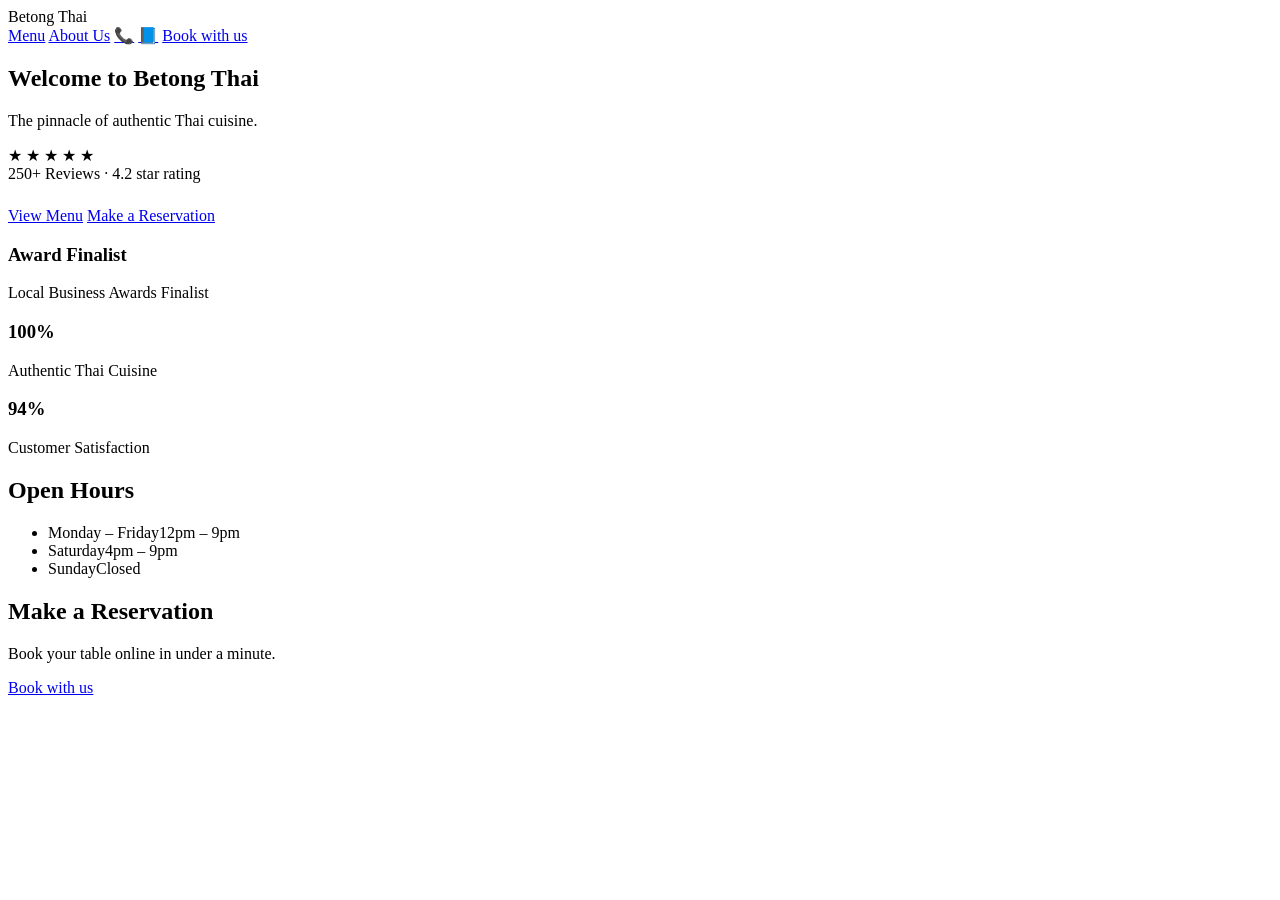
==== index.html @ 88411fff "i made my home page. It looks kinda bad but its because i havent dont the css" ====
<!DOCTYPE html>
<html lang="en">
<head>
  <meta charset="UTF-8" />
  <meta name="viewport" content="width=device-width, initial-scale=1" />
  <title>Betong Thai — Authentic Thai Cuisine</title>
  <link rel="stylesheet" href="styles.css" />
</head>
<body>
  <header class="topbar">
    <div class="logo">Betong <span>Thai</span></div>
    <nav class="nav">
      <a href="entree.html">Menu</a>
      <a href="about.html">About Us</a>
      <a href="tel:+61000000000" class="icon" title="Call us">📞</a>
      <a href="#" class="icon" title="Facebook">📘</a>
      <a href="reservation.html" class="btn">Book with us</a>
    </nav>
  </header>

  <section class="hero">
    <h1>Welcome to Betong Thai</h1>
    <p>The pinnacle of authentic Thai cuisine.</p>
    <div class="stars">★ ★ ★ ★ ★</div>
    <div class="rating-line">250+ Reviews · 4.2 star rating</div>
    <p style="margin-top:24px;">
      <a href="entree.html" class="btn">View Menu</a>
      <a href="reservation.html" class="btn btn-red">Make a Reservation</a>
    </p>
  </section>

  <main class="container">

    <div class="features">
      <div class="feature">
        <h3>Award Finalist</h3>
        <p>Local Business Awards Finalist</p>
      </div>
      <div class="feature">
        <h3>100%</h3>
        <p>Authentic Thai Cuisine</p>
      </div>
      <div class="feature">
        <h3>94%</h3>
        <p>Customer Satisfaction</p>
      </div>
    </div>

    <div class="hours">
      <h2>Open Hours</h2>
      <ul>
        <li><span>Monday – Friday</span><span>12pm – 9pm</span></li>
        <li><span>Saturday</span><span>4pm – 9pm</span></li>
        <li><span>Sunday</span><span>Closed</span></li>
      </ul>
    </div>

    <div class="cta-band">
      <h2>Make a Reservation</h2>
      <p>Book your table online in under a minute.</p>
      <a href="reservation.html" class="btn btn-red">Book with us</a>
    </div>
  </main>
  <script src="script.js"></script>
</body>
</html>
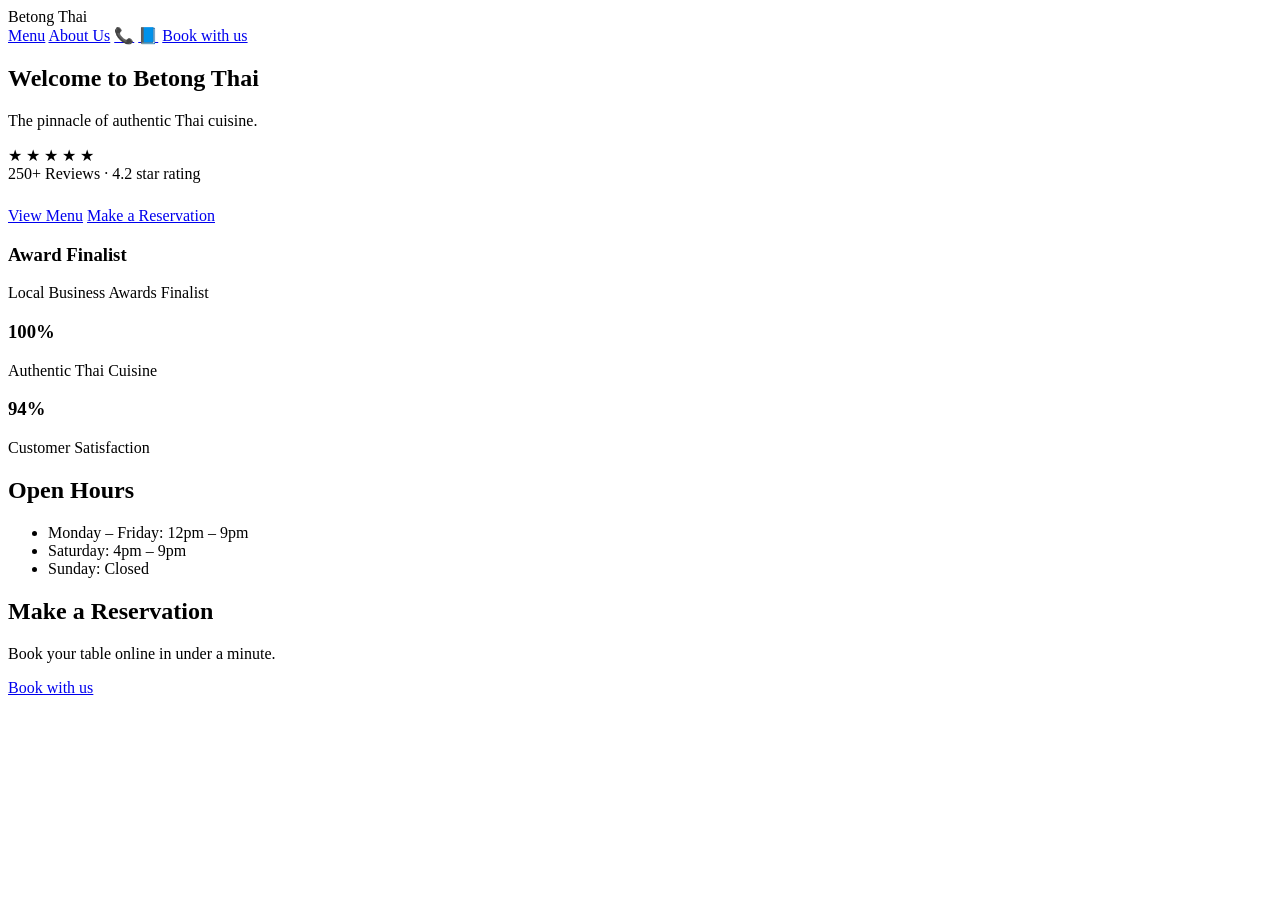
==== commit ffaa6ba4: "Finished my about us page and started reservation page." ====
--- a/index.html
+++ b/index.html
@@ -49,9 +49,9 @@
     <div class="hours">
       <h2>Open Hours</h2>
       <ul>
-        <li><span>Monday – Friday</span><span>12pm – 9pm</span></li>
-        <li><span>Saturday</span><span>4pm – 9pm</span></li>
-        <li><span>Sunday</span><span>Closed</span></li>
+        <li><span>Monday – Friday</span><span>: 12pm – 9pm</span></li>
+        <li><span>Saturday</span><span>: 4pm – 9pm</span></li>
+        <li><span>Sunday</span><span>: Closed</span></li>
       </ul>
     </div>
 
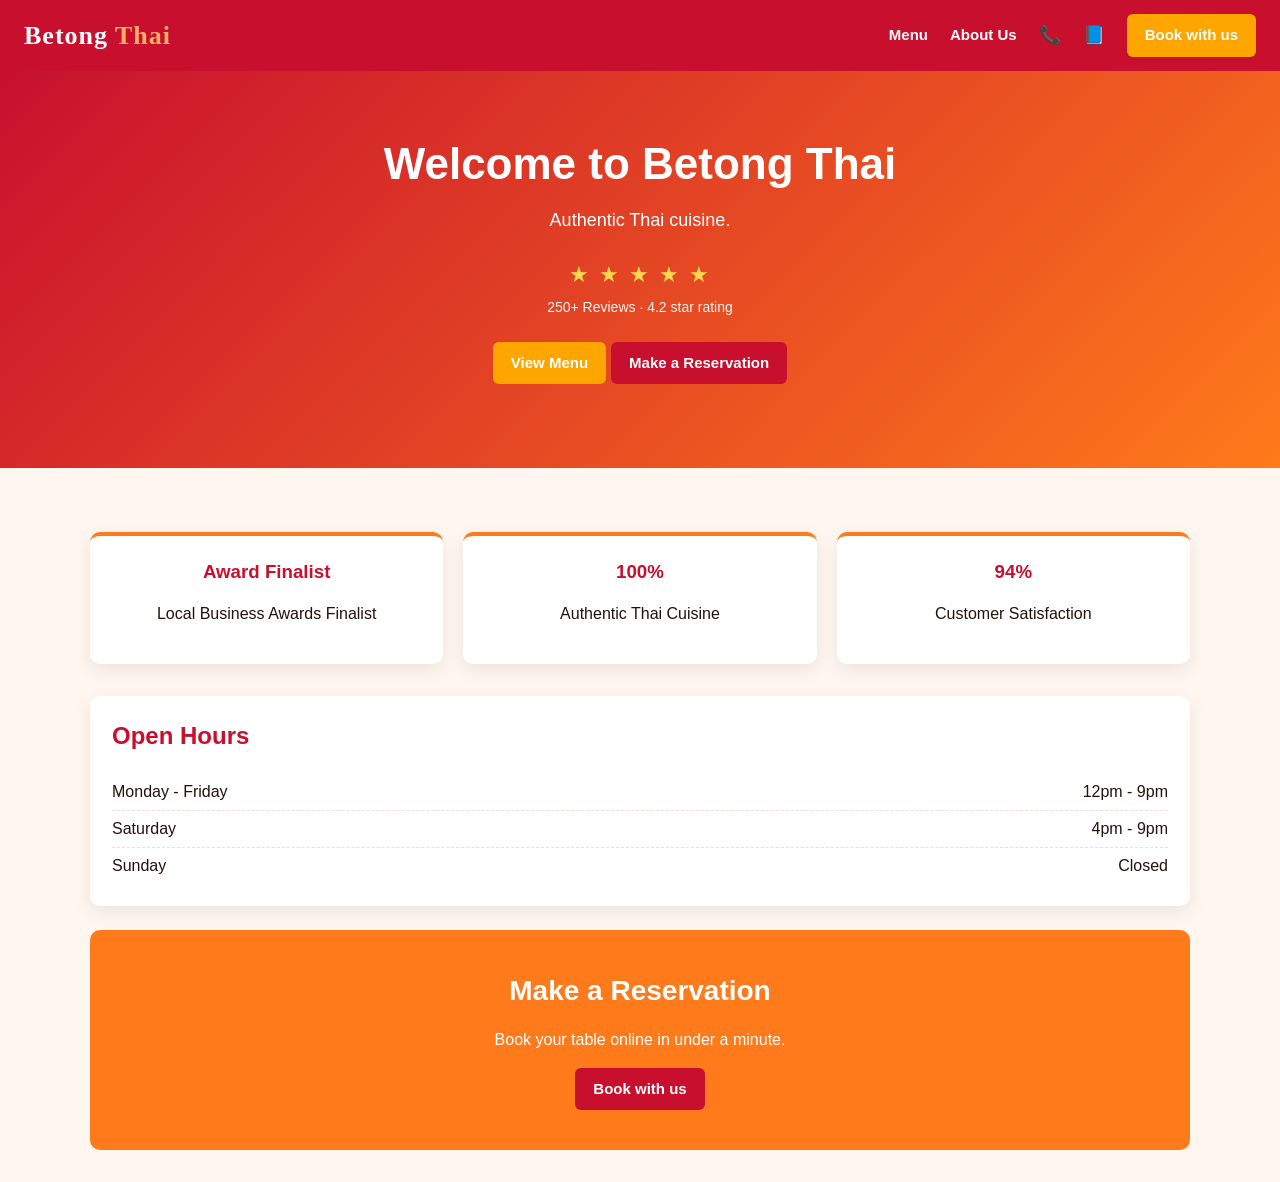
==== commit 6680e221: "Added footer to all html pages" ====
--- a/index.html
+++ b/index.html
@@ -3,7 +3,7 @@
 <head>
   <meta charset="UTF-8" />
   <meta name="viewport" content="width=device-width, initial-scale=1" />
-  <title>Betong Thai — Authentic Thai Cuisine</title>
+  <title>Home</title>
   <link rel="stylesheet" href="styles.css" />
 </head>
 <body>
@@ -12,15 +12,15 @@
     <nav class="nav">
       <a href="entree.html">Menu</a>
       <a href="about.html">About Us</a>
-      <a href="tel:+61000000000" class="icon" title="Call us">📞</a>
-      <a href="#" class="icon" title="Facebook">📘</a>
+      <a href="tel:+61296183300" class="icon" title="Call us">📞</a>
+      <a href="https://www.facebook.com/share/1DtodXznXB/?mibextid=wwXIfr" class="icon" title="Facebook">📘</a>
       <a href="reservation.html" class="btn">Book with us</a>
     </nav>
   </header>
 
   <section class="hero">
     <h1>Welcome to Betong Thai</h1>
-    <p>The pinnacle of authentic Thai cuisine.</p>
+    <p>Authentic Thai cuisine.</p>
     <div class="stars">★ ★ ★ ★ ★</div>
     <div class="rating-line">250+ Reviews · 4.2 star rating</div>
     <p style="margin-top:24px;">
@@ -49,9 +49,9 @@
     <div class="hours">
       <h2>Open Hours</h2>
       <ul>
-        <li><span>Monday – Friday</span><span>: 12pm – 9pm</span></li>
-        <li><span>Saturday</span><span>: 4pm – 9pm</span></li>
-        <li><span>Sunday</span><span>: Closed</span></li>
+        <li><span>Monday - Friday</span><span>12pm - 9pm</span></li>
+        <li><span>Saturday</span><span> 4pm - 9pm</span></li>
+        <li><span>Sunday</span><span>Closed</span></li>
       </ul>
     </div>
 
--- a/styles.css
+++ b/styles.css
@@ -0,0 +1,422 @@
+
+:root {
+    --red: #c8102e;
+    --red-dark: #8f0a20;
+    --orange: #ff7a1a;
+    --orange-light: #ffb066;
+    --cream: #fff7ef;
+    --ink: #22120a;
+    --muted: #6b5347;
+    --white: #ffffff;
+    --shadow: 0 6px 18px rgba(0, 0, 0, 0.08);
+}
+  
+  body {
+    margin: 0;
+    font-family: "Helvetica Neue", Arial, sans-serif;
+    color: var(--ink);
+    background: var(--cream);
+    line-height: 1.5;
+}
+  
+  a { 
+    color: var(--red); text-decoration: none;
+}
+
+  a:hover { 
+    text-decoration: underline; 
+}
+  
+  img { 
+    max-width: 100%; display: block; 
+}
+
+.topbar {
+    background: var(--red);
+    color: var(--white);
+    padding: 14px 24px;
+    display: flex;
+    align-items: center;
+    justify-content: space-between;
+    flex-wrap: wrap;
+    gap: 12px;
+    box-shadow: var(--shadow);
+}
+
+.logo {
+    font-family: Georgia, serif;
+    font-size: 26px;
+    font-weight: bold;
+    color: white;
+    letter-spacing: 1px;
+}
+
+.logo span { 
+    color: var(--orange-light); 
+}
+  
+  .nav {
+    display: flex;
+    align-items: center;
+    gap: 22px;
+    flex-wrap: wrap;
+}
+  
+  .nav a {
+    color: var(--white);
+    font-weight: 600;
+    font-size: 15px;
+}
+  
+  .nav a:hover { 
+    color: var(--orange-light); text-decoration: none; 
+}
+  
+  .nav .icon {
+    font-size: 18px;
+}
+  
+  .btn {
+    display: inline-block;
+    background: orange;
+    color: white;
+    padding: 10px 18px;
+    border-radius: 6px;
+    border: none;
+    font-weight: 700;
+    font-size: 15px;
+    cursor: pointer;
+    transition: 0.15s ease;
+}
+
+  .btn:hover { 
+    background: var(--orange-light); text-decoration: none; color: var(--white); 
+}
+
+  .btn-red { 
+    background: var(--red); 
+}
+
+  .btn-red:hover {
+     background: var(--red-dark); 
+}
+
+  .container {
+    max-width: 1100px;
+    margin: 0 auto;
+    padding: 32px 24px;
+}
+  
+  .page-title {
+    color: var(--red);
+    font-size: 34px;
+    margin: 0 0 8px 0;
+}
+
+  .page-subtitle {
+    color: var(--muted);
+    margin: 0 0 24px 0;
+}
+
+
+.hero {
+  background: linear-gradient(135deg, var(--red) 0%, var(--orange) 100%);
+  color: var(--white);
+  padding: 60px 24px;
+  text-align: center;
+}
+
+.hero h1 {
+  font-size: 44px;
+  margin: 0 0 10px 0;
+}
+
+.hero p { 
+  font-size: 18px; margin: 0 0 24px 0; 
+}
+
+.stars { 
+  color: #ffd84d; font-size: 22px; letter-spacing: 2px; 
+}
+
+.rating-line { 
+  margin-top: 6px; font-size: 14px; opacity: 0.95; 
+}
+
+.features {
+  display: grid;
+  grid-template-columns: repeat(auto-fit, minmax(220px, 1fr));
+  gap: 20px;
+  margin: 32px 0;
+}
+.feature {
+  background: var(--white);
+  padding: 22px;
+  border-radius: 10px;
+  border-top: 4px solid var(--orange);
+  box-shadow: var(--shadow);
+  text-align: center;
+}
+.feature h3 { 
+  color: var(--red); margin: 0 0 6px 0; 
+}
+
+.hours {
+  background: var(--white);
+  border-radius: 10px;
+  padding: 22px;
+  box-shadow: var(--shadow);
+  margin: 20px 0;
+}
+
+.hours h2 {
+   color: var(--red); margin-top: 0; 
+}
+
+.hours ul { 
+  list-style: none; padding: 0; margin: 0; 
+}
+
+.hours li { 
+  padding: 6px 0; border-bottom: 1px dashed #eadfd2; display: flex; justify-content: space-between; 
+}
+
+.hours li:last-child { 
+  border-bottom: none; 
+}
+
+.cta-band {
+  background: var(--orange);
+  color: var(--white);
+  text-align: center;
+  padding: 40px 20px;
+  border-radius: 10px;
+  margin-top: 24px;
+}
+
+.cta-band h2 {
+   margin: 0 0 12px 0; font-size: 28px; 
+}
+
+.submenu {
+  background: var(--white);
+  display: flex;
+  justify-content: center;
+  gap: 8px;
+  padding: 12px;
+  border-bottom: 3px solid var(--orange);
+  flex-wrap: wrap;
+}
+
+.submenu a {
+  padding: 8px 18px;
+  color: var(--red);
+  font-weight: 700;
+  border-radius: 20px;
+  border: 2px solid transparent;
+}
+
+.submenu a:hover { 
+  background: var(--cream); text-decoration: none; 
+}
+
+.submenu a.active {
+  background: var(--red);
+  color: var(--white);
+}
+
+.menu-grid {
+  display: grid;
+  grid-template-columns: repeat(auto-fill, minmax(220px, 1fr));
+  gap: 20px;
+}
+
+.menu-item {
+  background: var(--white);
+  border-radius: 10px;
+  overflow: hidden;
+  box-shadow: var(--shadow);
+  display: flex;
+  flex-direction: column;
+}
+
+.menu-item .photo {
+  background: linear-gradient(135deg, var(--orange-light), var(--orange));
+  height: 140px;
+  display: flex;
+  align-items: center;
+  justify-content: center;
+  color: var(--white);
+  font-size: 42px;
+  overflow: hidden;
+}
+
+.menu-item .photo img {
+  width: 100%;
+  height: 100%;
+  object-fit: cover;
+  display: block;
+}
+
+.menu-item .info {
+  padding: 14px;
+  display: flex;
+  flex-direction: column;
+  gap: 8px;
+  flex: 1;
+}
+
+.menu-item .name { 
+  font-weight: 700; font-size: 16px; 
+}
+
+.menu-item .price { 
+  color: var(--red); font-weight: 700; 
+}
+
+.menu-item .add {
+  background: var(--orange);
+  color: var(--white);
+  border: none;
+  padding: 8px 12px;
+  border-radius: 6px;
+  cursor: pointer;
+  font-weight: 700;
+  margin-top: auto;
+}
+
+.menu-item .add:hover { 
+  background: var(--red);
+ }
+
+ .price-table {
+  background: var(--white);
+  border-radius: 10px;
+  padding: 20px;
+  box-shadow: var(--shadow);
+  margin-top: 24px;
+}
+
+.price-table h3 { 
+  color: var(--red); margin-top: 0;
+ }
+
+.price-table table { 
+  width: 100%; border-collapse: collapse; 
+}
+
+.price-table td { 
+  padding: 8px 4px; border-bottom: 1px dashed #eadfd2; 
+}
+
+.price-table td:last-child { 
+  text-align: right; color: var(--red); font-weight: 700;
+ }
+
+ .about-lead {
+  background: var(--white);
+  padding: 24px;
+  border-radius: 10px;
+  box-shadow: var(--shadow);
+  font-size: 18px;
+}
+
+.gallery {
+  display: grid;
+  grid-template-columns: repeat(auto-fill, minmax(200px, 1fr));
+  gap: 12px;
+  margin-top: 20px;
+}
+
+.gallery .tile {
+  background: linear-gradient(135deg, var(--red), var(--orange));
+  height: 160px;
+  border-radius: 8px;
+  display: flex;
+  align-items: center;
+  justify-content: center;
+  color: var(--white);
+  font-size: 36px;
+}
+
+.notice {
+  background: #fff3cd;
+  color: #7a5b00;
+  padding: 12px 16px;
+  border-left: 5px solid var(--orange);
+  border-radius: 6px;
+  margin: 20px 0;
+}
+
+.form-card {
+  background: var(--white);
+  padding: 28px;
+  border-radius: 10px;
+  box-shadow: var(--shadow);
+  max-width: 560px;
+  margin: 0 auto;
+}
+
+.form-row { margin-bottom: 16px; }
+.form-row label {
+  display: block;
+  font-weight: 700;
+  margin-bottom: 6px;
+  color: var(--ink);
+}
+
+.form-row input{
+  width: 100%;
+  padding: 10px 12px;
+  font-size: 15px;
+  border: 2px solid #eadfd2;
+  border-radius: 6px;
+  font-family: inherit;
+}
+.form-row select {
+  width: 100%;
+  padding: 10px 12px;
+  font-size: 15px;
+  border: 2px solid #eadfd2;
+  border-radius: 6px;
+  font-family: inherit;
+}
+
+.form-row input:focus {
+  outline: none;
+  border-color: var(--orange);
+}
+
+.form-row select:focus {
+  outline: none;
+  border-color: var(--orange);
+}
+.confirm-card {
+  background: var(--white);
+  padding: 28px;
+  border-radius: 10px;
+  box-shadow: var(--shadow);
+  border-top: 6px solid var(--red);
+  max-width: 620px;
+  margin: 0 auto;
+}
+.confirm-card h2 { 
+  color: var(--red); margin-top: 0;
+ }
+
+.confirm-card ul { 
+  padding-left: 20px;
+ }
+
+.confirm-card li { 
+  padding: 4px 0;
+ }
+
+ .footer {
+  background: var(--red-dark);
+  color: var(--white);
+  text-align: center;
+  padding: 20px;
+  margin-top: 40px;
+  font-size: 14px;
+}
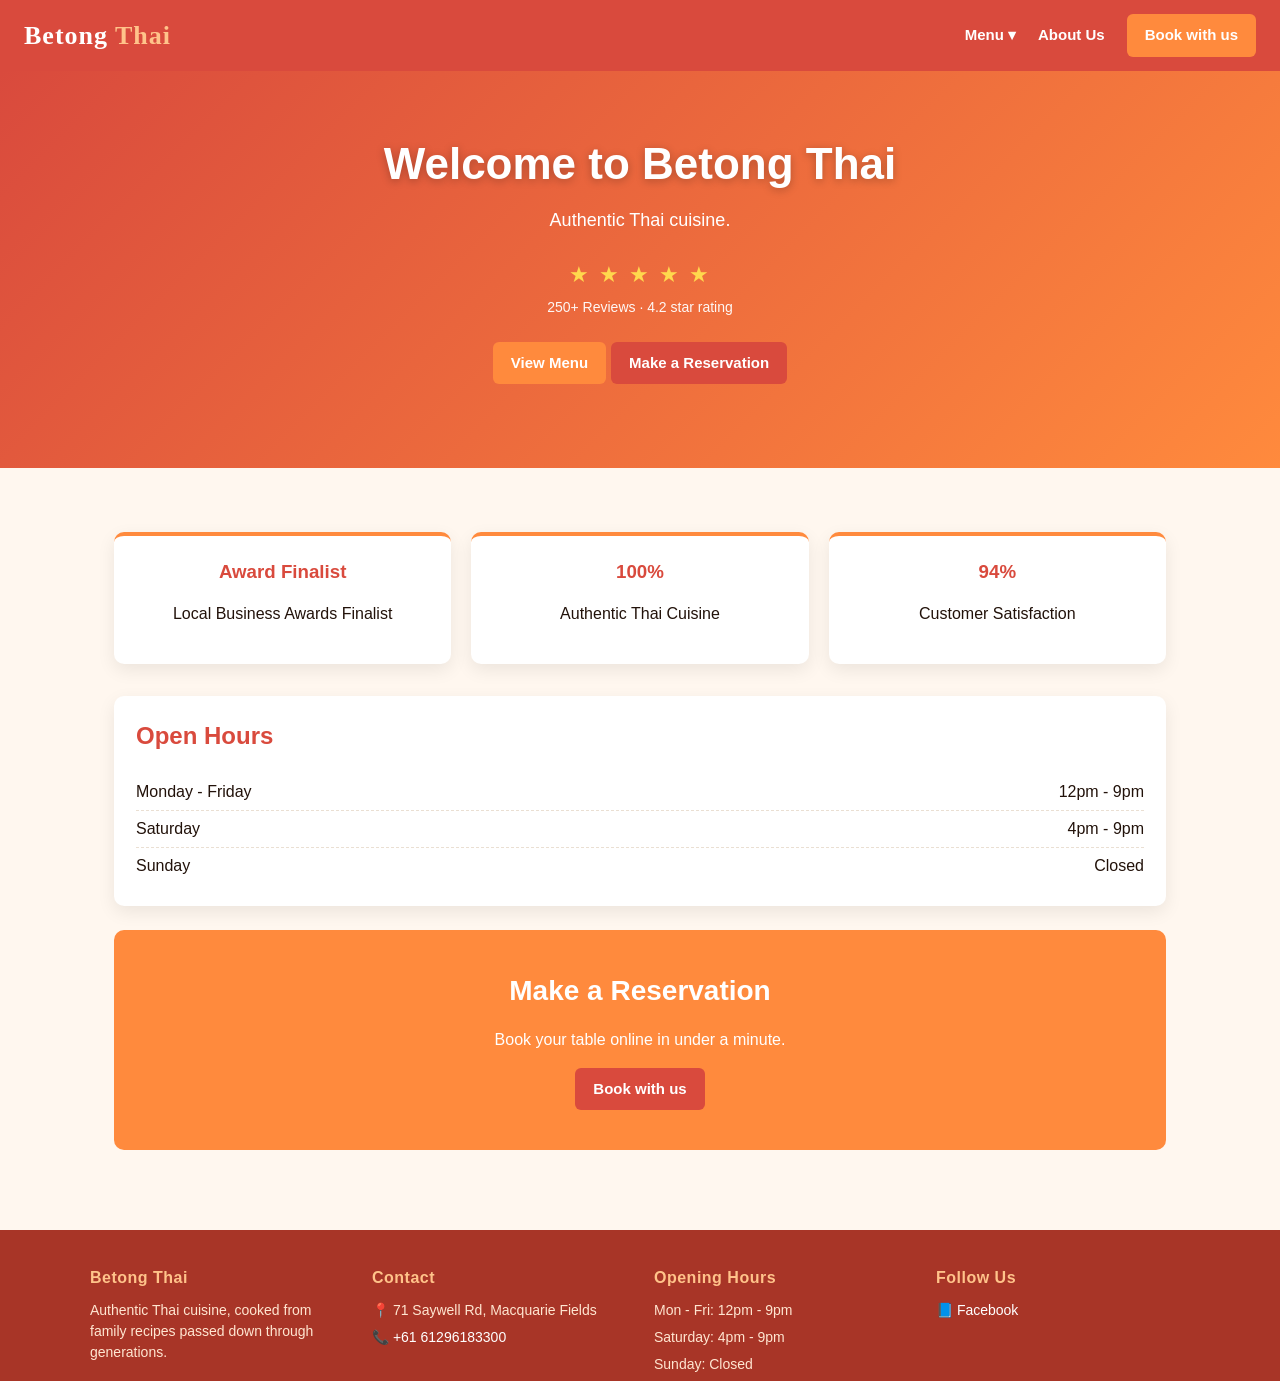
==== commit 93c7004d: "Edited code" ====
--- a/index.html
+++ b/index.html
@@ -10,10 +10,16 @@
   <header class="topbar">
     <div class="logo">Betong <span>Thai</span></div>
     <nav class="nav">
-      <a href="entree.html">Menu</a>
+      <div class="dropdown">
+        <a href="entree.html" class="dropbtn">Menu ▾</a>
+        <div class="dropdown-content">
+          <a href="entree.html">Entree</a>
+          <a href="noodle.html">Noodle</a>
+          <a href="curry.html">Curry</a>
+          <a href="rice.html">Rice</a>
+        </div>
+      </div>
       <a href="about.html">About Us</a>
-      <a href="tel:+61296183300" class="icon" title="Call us">📞</a>
-      <a href="https://www.facebook.com/share/1DtodXznXB/?mibextid=wwXIfr" class="icon" title="Facebook">📘</a>
       <a href="reservation.html" class="btn">Book with us</a>
     </nav>
   </header>
@@ -62,5 +68,28 @@
     </div>
   </main>
   <script src="script.js"></script>
+  <footer class="site-footer">
+    <div class="footer-grid">
+      <div class="footer-col">
+        <h4>Betong Thai</h4>
+        <p>Authentic Thai cuisine, cooked from family recipes passed down through generations.</p>
+      </div>
+      <div class="footer-col">
+        <h4>Contact</h4>
+        <p>📍 71 Saywell Rd, Macquarie Fields</p>
+        <p>📞 <a href="tel:+61296183300">+61 61296183300</a></p>
+      </div>
+      <div class="footer-col">
+        <h4>Opening Hours</h4>
+        <p>Mon - Fri: 12pm - 9pm</p>
+        <p>Saturday: 4pm - 9pm</p>
+        <p>Sunday: Closed</p>
+      </div>
+      <div class="footer-col">
+        <h4>Follow Us</h4>
+        <p><a href="https://www.facebook.com/share/1DtodXznXB/?mibextid=wwXIfr">📘 Facebook</a></p>
+      </div>
+    </div>
+  </footer>
 </body>
 </html>
--- a/styles.css
+++ b/styles.css
@@ -1,147 +1,167 @@
-
 :root {
-    --red: #c8102e;
-    --red-dark: #8f0a20;
-    --orange: #ff7a1a;
-    --orange-light: #ffb066;
-    --cream: #fff7ef;
-    --ink: #22120a;
-    --muted: #6b5347;
-    --white: #ffffff;
-    --shadow: 0 6px 18px rgba(0, 0, 0, 0.08);
-}
-  
-  body {
-    margin: 0;
-    font-family: "Helvetica Neue", Arial, sans-serif;
-    color: var(--ink);
-    background: var(--cream);
-    line-height: 1.5;
-}
-  
-  a { 
-    color: var(--red); text-decoration: none;
-}
-
-  a:hover { 
-    text-decoration: underline; 
-}
-  
-  img { 
-    max-width: 100%; display: block; 
-}
+  --red: #d94a3d;
+  --red-dark: #a83527;
+  --orange: #ff8a3d;
+  --orange-light: #ffc38a;
+  --cream: #fff7ef;
+  --ink: #22120a;
+  --muted: #6b5347;
+  --white: #ffffff;
+  --shadow: 0 6px 18px rgba(0, 0, 0, 0.08);
+}
+
+* { 
+  box-sizing: border-box;
+}
+
+body {
+  margin: 0;
+  font-family: "Helvetica Neue", Arial, sans-serif;
+  color: var(--ink);
+  background: var(--cream);
+  line-height: 1.5;
+}
+
+a { 
+  color: var(--red); text-decoration: none;
+}
+a:hover { 
+  text-decoration: underline;
+}
+img {
+   max-width: 100%; display: block; 
+  }
 
 .topbar {
-    background: var(--red);
-    color: var(--white);
-    padding: 14px 24px;
-    display: flex;
-    align-items: center;
-    justify-content: space-between;
-    flex-wrap: wrap;
-    gap: 12px;
-    box-shadow: var(--shadow);
+  background: var(--red);
+  color: var(--white);
+  padding: 14px 24px;
+  display: flex;
+  align-items: center;
+  justify-content: space-between;
+  flex-wrap: wrap;
+  gap: 12px;
+  box-shadow: var(--shadow);
 }
 
 .logo {
-    font-family: Georgia, serif;
-    font-size: 26px;
-    font-weight: bold;
-    color: white;
-    letter-spacing: 1px;
-}
-
-.logo span { 
-    color: var(--orange-light); 
-}
-  
-  .nav {
-    display: flex;
-    align-items: center;
-    gap: 22px;
-    flex-wrap: wrap;
-}
-  
-  .nav a {
-    color: var(--white);
-    font-weight: 600;
-    font-size: 15px;
-}
-  
-  .nav a:hover { 
-    color: var(--orange-light); text-decoration: none; 
-}
-  
-  .nav .icon {
-    font-size: 18px;
-}
-  
-  .btn {
-    display: inline-block;
-    background: orange;
-    color: white;
-    padding: 10px 18px;
-    border-radius: 6px;
-    border: none;
-    font-weight: 700;
-    font-size: 15px;
-    cursor: pointer;
-    transition: 0.15s ease;
-}
-
-  .btn:hover { 
-    background: var(--orange-light); text-decoration: none; color: var(--white); 
-}
-
-  .btn-red { 
-    background: var(--red); 
-}
-
-  .btn-red:hover {
-     background: var(--red-dark); 
-}
-
-  .container {
-    max-width: 1100px;
-    margin: 0 auto;
-    padding: 32px 24px;
-}
-  
-  .page-title {
-    color: var(--red);
-    font-size: 34px;
-    margin: 0 0 8px 0;
-}
-
-  .page-subtitle {
-    color: var(--muted);
-    margin: 0 0 24px 0;
-}
-
+  font-family: Georgia, serif;
+  font-size: 26px;
+  font-weight: bold;
+  color: var(--white);
+  letter-spacing: 1px;
+}
+
+.logo span {
+   color: var(--orange-light); 
+  }
+
+.nav {
+  display: flex;
+  align-items: center;
+  gap: 22px;
+  flex-wrap: wrap;
+}
+
+.nav a {
+  color: var(--white);
+  font-weight: 600;
+  font-size: 15px;
+}
+.nav a:hover { 
+  color: var(--orange-light); text-decoration: none; 
+}
+
+.nav .icon {
+  font-size: 18px;
+}
+
+.btn {
+  display: inline-block;
+  background: var(--orange);
+  color: var(--white);
+  padding: 10px 18px;
+  border-radius: 6px;
+  border: none;
+  font-weight: 700;
+  font-size: 15px;
+  cursor: pointer;
+  transition: background 0.15s ease;
+}
+
+.btn:hover {
+   background: var(--orange-light); text-decoration: none; color: var(--white);
+   }
+.btn-red {
+   background: var(--red);
+   }
+.btn-red:hover { 
+  background: var(--red-dark);
+}
+
+.container {
+  max-width: 1100px;
+  margin: 0 auto;
+  padding: 32px 24px;
+}
+
+.page-title {
+  color: var(--red);
+  font-size: 34px;
+  margin: 0 0 8px 0;
+}
+.page-subtitle {
+  color: var(--muted);
+  margin: 0 0 24px 0;
+}
 
 .hero {
   background: linear-gradient(135deg, var(--red) 0%, var(--orange) 100%);
   color: var(--white);
   padding: 60px 24px;
   text-align: center;
+  position: relative;
+}
+
+.hero-home {
+  background-image: url('images/thai-food-banner.webp');
+  background-size: cover;
+  background-position: center;
+  min-height: 420px;
+  display: flex;
+  align-items: center;
+  justify-content: center;
+}
+
+.hero-overlay {
+  position: absolute;
+  inset: 0;
+  background: linear-gradient(135deg, rgba(217, 74, 61, 0.82) 0%, rgba(255, 138, 61, 0.78) 100%);
+  z-index: 1;
+}
+
+.hero-content {
+  position: relative;
+  z-index: 2;
+  max-width: 800px;
 }
 
 .hero h1 {
   font-size: 44px;
   margin: 0 0 10px 0;
+  text-shadow: 0 2px 8px rgba(0,0,0,0.25);
 }
 
 .hero p { 
-  font-size: 18px; margin: 0 0 24px 0; 
+  font-size: 18px; margin: 0 0 24px 0;
 }
 
 .stars { 
-  color: #ffd84d; font-size: 22px; letter-spacing: 2px; 
-}
-
-.rating-line { 
-  margin-top: 6px; font-size: 14px; opacity: 0.95; 
-}
+  color: #ffd84d; font-size: 22px; letter-spacing: 2px;
+}
+.rating-line {
+   margin-top: 6px; font-size: 14px; opacity: 0.95; 
+  }
 
 .features {
   display: grid;
@@ -158,7 +178,7 @@
   text-align: center;
 }
 .feature h3 { 
-  color: var(--red); margin: 0 0 6px 0; 
+  color: var(--red); margin: 0 0 6px 0;
 }
 
 .hours {
@@ -168,19 +188,15 @@
   box-shadow: var(--shadow);
   margin: 20px 0;
 }
-
-.hours h2 {
-   color: var(--red); margin-top: 0; 
-}
-
+.hours h2 { 
+  color: var(--red); margin-top: 0;
+}
 .hours ul { 
   list-style: none; padding: 0; margin: 0; 
 }
-
 .hours li { 
   padding: 6px 0; border-bottom: 1px dashed #eadfd2; display: flex; justify-content: space-between; 
 }
-
 .hours li:last-child { 
   border-bottom: none; 
 }
@@ -193,9 +209,8 @@
   border-radius: 10px;
   margin-top: 24px;
 }
-
-.cta-band h2 {
-   margin: 0 0 12px 0; font-size: 28px; 
+.cta-band h2 { 
+  margin: 0 0 12px 0; font-size: 28px;
 }
 
 .submenu {
@@ -216,10 +231,7 @@
   border: 2px solid transparent;
 }
 
-.submenu a:hover { 
-  background: var(--cream); text-decoration: none; 
-}
-
+.submenu a:hover { background: var(--cream); text-decoration: none; }
 .submenu a.active {
   background: var(--red);
   color: var(--white);
@@ -227,10 +239,18 @@
 
 .menu-grid {
   display: grid;
-  grid-template-columns: repeat(auto-fill, minmax(220px, 1fr));
+  grid-template-columns: repeat(4, 1fr);
   gap: 20px;
 }
 
+@media (max-width: 900px) {
+  .menu-grid { grid-template-columns: repeat(2, 1fr); }
+}
+
+@media (max-width: 520px) {
+  .menu-grid { grid-template-columns: 1fr; }
+}
+
 .menu-item {
   background: var(--white);
   border-radius: 10px;
@@ -239,7 +259,6 @@
   display: flex;
   flex-direction: column;
 }
-
 .menu-item .photo {
   background: linear-gradient(135deg, var(--orange-light), var(--orange));
   height: 140px;
@@ -250,14 +269,12 @@
   font-size: 42px;
   overflow: hidden;
 }
-
 .menu-item .photo img {
   width: 100%;
   height: 100%;
   object-fit: cover;
   display: block;
 }
-
 .menu-item .info {
   padding: 14px;
   display: flex;
@@ -265,13 +282,11 @@
   gap: 8px;
   flex: 1;
 }
-
 .menu-item .name { 
-  font-weight: 700; font-size: 16px; 
-}
-
+  font-weight: 700; font-size: 16px;
+}
 .menu-item .price { 
-  color: var(--red); font-weight: 700; 
+  color: var(--red); font-weight: 700;
 }
 
 .menu-item .add {
@@ -287,33 +302,29 @@
 
 .menu-item .add:hover { 
   background: var(--red);
- }
-
- .price-table {
+}
+
+.price-table {
   background: var(--white);
   border-radius: 10px;
   padding: 20px;
   box-shadow: var(--shadow);
   margin-top: 24px;
 }
-
 .price-table h3 { 
   color: var(--red); margin-top: 0;
- }
-
-.price-table table { 
-  width: 100%; border-collapse: collapse; 
-}
-
+}
+.price-table table {
+   width: 100%; border-collapse: collapse;
+   }
 .price-table td { 
-  padding: 8px 4px; border-bottom: 1px dashed #eadfd2; 
-}
-
+  padding: 8px 4px; border-bottom: 1px dashed #eadfd2;
+}
 .price-table td:last-child { 
-  text-align: right; color: var(--red); font-weight: 700;
- }
-
- .about-lead {
+  text-align: right; color: var(--red); font-weight: 700; 
+}
+
+.about-lead {
   background: var(--white);
   padding: 24px;
   border-radius: 10px;
@@ -365,14 +376,7 @@
   color: var(--ink);
 }
 
-.form-row input{
-  width: 100%;
-  padding: 10px 12px;
-  font-size: 15px;
-  border: 2px solid #eadfd2;
-  border-radius: 6px;
-  font-family: inherit;
-}
+.form-row input,
 .form-row select {
   width: 100%;
   padding: 10px 12px;
@@ -382,15 +386,12 @@
   font-family: inherit;
 }
 
-.form-row input:focus {
-  outline: none;
-  border-color: var(--orange);
-}
-
+.form-row input:focus,
 .form-row select:focus {
   outline: none;
   border-color: var(--orange);
 }
+
 .confirm-card {
   background: var(--white);
   padding: 28px;
@@ -400,23 +401,115 @@
   max-width: 620px;
   margin: 0 auto;
 }
-.confirm-card h2 { 
-  color: var(--red); margin-top: 0;
- }
-
-.confirm-card ul { 
-  padding-left: 20px;
- }
-
-.confirm-card li { 
+
+.confirm-card h2 { color: var(--red); margin-top: 0; }
+.confirm-card ul { padding-left: 20px; }
+.confirm-card li { padding: 4px 0; }
+
+.dropdown {
+  position: relative;
+  display: inline-block;
+}
+
+.dropdown .dropbtn {
+  color: var(--white);
+  font-weight: 600;
+  font-size: 15px;
+  cursor: pointer;
   padding: 4px 0;
- }
-
- .footer {
+}
+
+.dropdown-content {
+  display: none;
+  position: absolute;
+  top: 100%;
+  left: 0;
+  background: var(--white);
+  min-width: 180px;
+  border-radius: 8px;
+  box-shadow: 0 8px 20px rgba(0,0,0,0.15);
+  overflow: hidden;
+  z-index: 100;
+  border-top: 3px solid var(--orange);
+}
+
+.dropdown-content a {
+  display: block;
+  padding: 10px 16px;
+  color: var(--red);
+  font-weight: 600;
+}
+
+.dropdown-content a:hover {
+  background: var(--cream);
+  color: var(--red-dark);
+  text-decoration: none;
+}
+
+.dropdown:hover .dropdown-content,
+.dropdown:focus-within .dropdown-content {
+  display: block;
+}
+
+.site-footer {
+  background: var(--red-dark);
+  color: var(--white);
+  margin-top: 48px;
+  padding: 36px 24px 0;
+}
+
+.footer-grid {
+  max-width: 1100px;
+  margin: 0 auto;
+  display: grid;
+  grid-template-columns: repeat(auto-fit, minmax(200px, 1fr));
+  gap: 28px;
+}
+
+.footer-col h4 {
+  color: var(--orange-light);
+  margin: 0 0 10px 0;
+  font-size: 16px;
+  letter-spacing: 0.5px;
+}
+
+.footer-col p {
+  margin: 6px 0;
+  font-size: 14px;
+  color: #ffe6d1;
+}
+
+.footer-col a {
+  color: var(--white);
+}
+
+.footer-col a:hover {
+  color: var(--orange-light);
+  text-decoration: none;
+}
+
+.footer-bottom {
+  max-width: 1100px;
+  margin: 24px auto 0;
+  padding: 16px 0;
+  border-top: 1px solid rgba(255,255,255,0.2);
+  text-align: center;
+  font-size: 13px;
+  color: #ffd9b8;
+}
+
+.footer {
   background: var(--red-dark);
   color: var(--white);
   text-align: center;
   padding: 20px;
   margin-top: 40px;
   font-size: 14px;
+}
+
+@media (max-width: 640px) {
+  .topbar { padding: 12px 16px; }
+  .nav { gap: 14px; }
+  .hero h1 { font-size: 32px; }
+  .dropdown-content { left: auto; right: 0; }
 }
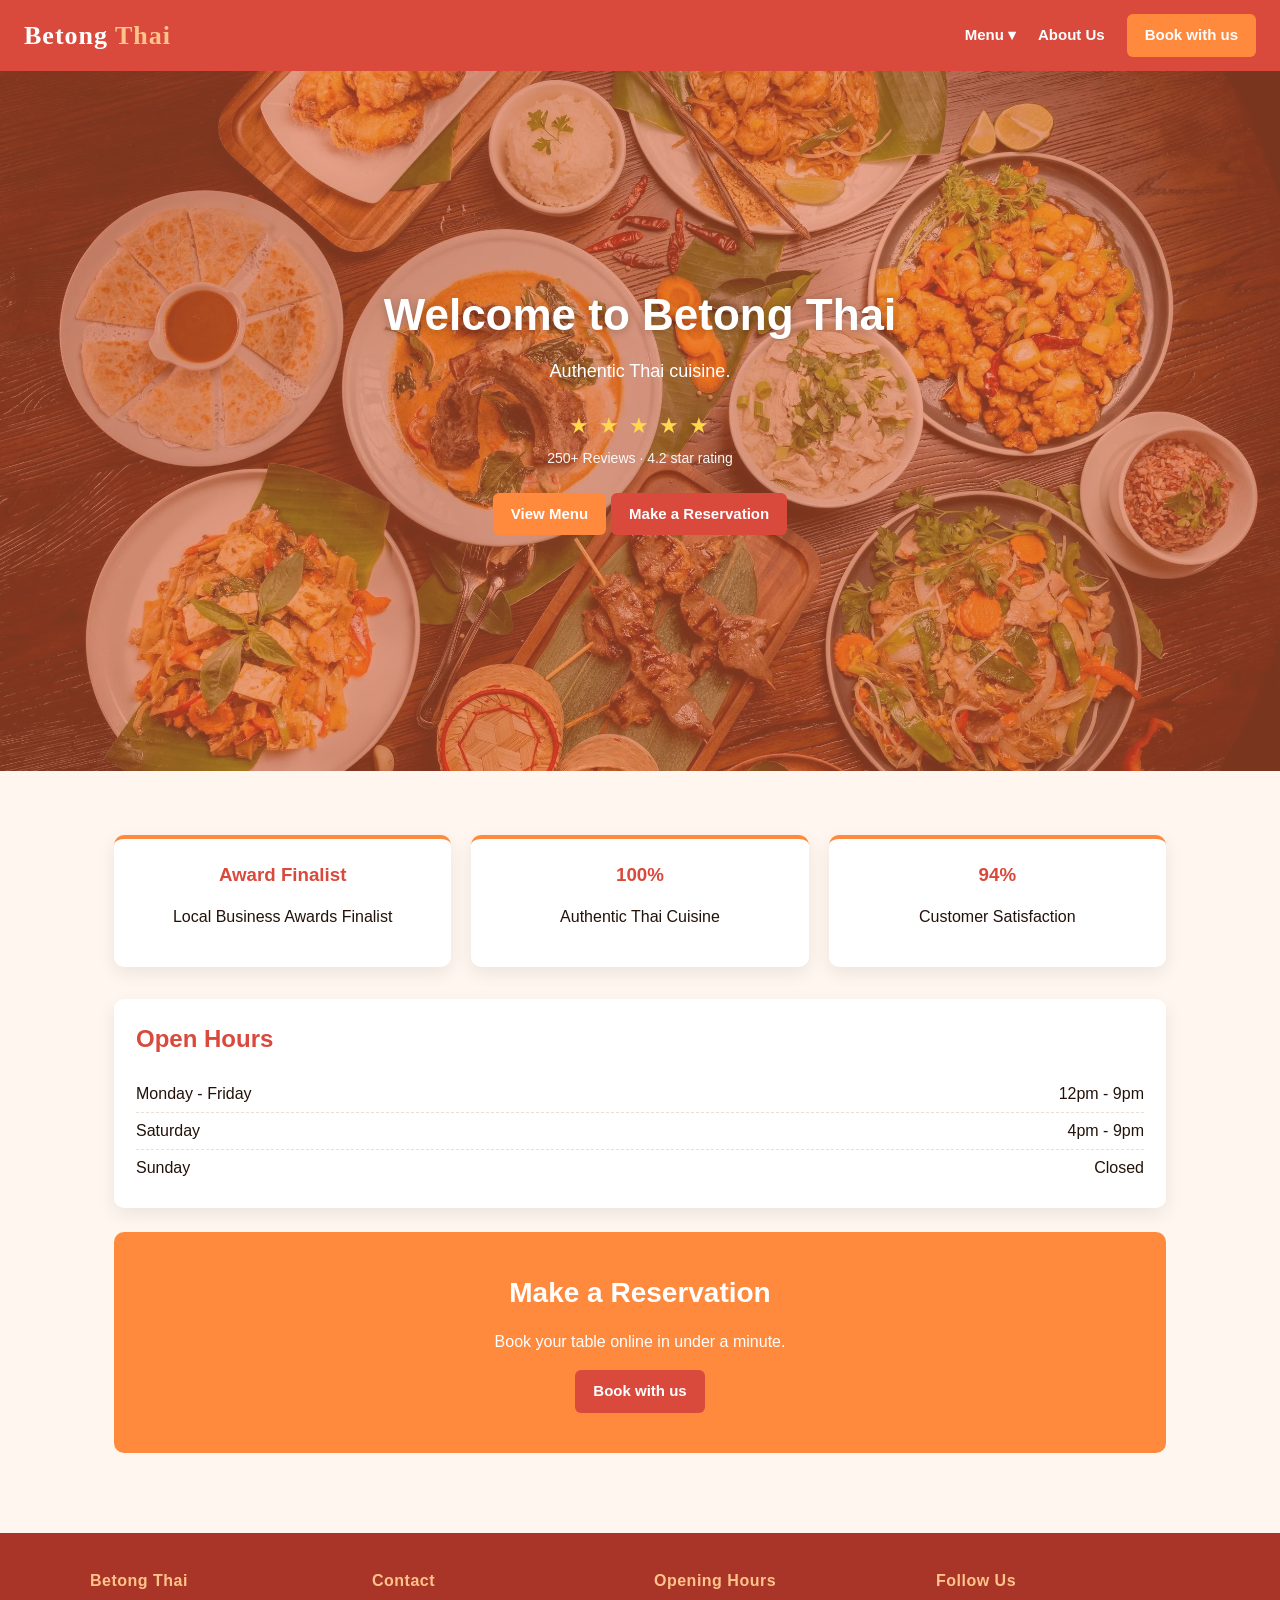
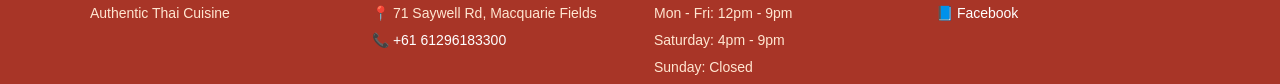
==== commit 0267f579: "Made some tweaks" ====
--- a/index.html
+++ b/index.html
@@ -11,7 +11,7 @@
     <div class="logo">Betong <span>Thai</span></div>
     <nav class="nav">
       <div class="dropdown">
-        <a href="entree.html" class="dropbtn">Menu ▾</a>
+        <a href="" class="dropbtn">Menu ▾</a>
         <div class="dropdown-content">
           <a href="entree.html">Entree</a>
           <a href="noodle.html">Noodle</a>
@@ -24,7 +24,9 @@
     </nav>
   </header>
 
-  <section class="hero">
+  <section class="hero hero-home">
+    <div class="hero-overlay"></div>
+    <div class="hero-content">
     <h1>Welcome to Betong Thai</h1>
     <p>Authentic Thai cuisine.</p>
     <div class="stars">★ ★ ★ ★ ★</div>
@@ -33,6 +35,7 @@
       <a href="entree.html" class="btn">View Menu</a>
       <a href="reservation.html" class="btn btn-red">Make a Reservation</a>
     </p>
+  </div>
   </section>
 
   <main class="container">
@@ -72,7 +75,7 @@
     <div class="footer-grid">
       <div class="footer-col">
         <h4>Betong Thai</h4>
-        <p>Authentic Thai cuisine, cooked from family recipes passed down through generations.</p>
+        <p>Authentic Thai Cuisine</p>
       </div>
       <div class="footer-col">
         <h4>Contact</h4>
--- a/styles.css
+++ b/styles.css
@@ -116,27 +116,28 @@
 }
 
 .hero {
-  background: linear-gradient(135deg, var(--red) 0%, var(--orange) 100%);
-  color: var(--white);
-  padding: 60px 24px;
+  position: relative;
+  min-height: 700px;
+  display: flex;
+  justify-content: center;
+  align-items: center;
   text-align: center;
-  position: relative;
-}
+  color: white;
+  overflow: hidden;
+}
+
 
 .hero-home {
-  background-image: url('images/thai-food-banner.webp');
+  background-image: url("Thai Food Banner.webp");
   background-size: cover;
-  background-position: center;
-  min-height: 420px;
-  display: flex;
-  align-items: center;
-  justify-content: center;
+  background-position: center center;
+  background-repeat: no-repeat;
 }
 
 .hero-overlay {
   position: absolute;
   inset: 0;
-  background: linear-gradient(135deg, rgba(217, 74, 61, 0.82) 0%, rgba(255, 138, 61, 0.78) 100%);
+  background: rgba(222, 98, 55, 0.55);
   z-index: 1;
 }
 
@@ -334,20 +335,20 @@
 
 .gallery {
   display: grid;
-  grid-template-columns: repeat(auto-fill, minmax(200px, 1fr));
-  gap: 12px;
-  margin-top: 20px;
-}
-
-.gallery .tile {
+  grid-template-columns: repeat(auto-fill, minmax(220px, 1fr));
+  gap: 20px;
+  margin-top: 10px;
+}
+
+.gallery-item {
   background: linear-gradient(135deg, var(--red), var(--orange));
-  height: 160px;
-  border-radius: 8px;
+  height: 200px;
+  border-radius: 10px;
+  overflow: hidden;
+  box-shadow: var(--shadow);
   display: flex;
   align-items: center;
   justify-content: center;
-  color: var(--white);
-  font-size: 36px;
 }
 
 .notice {
